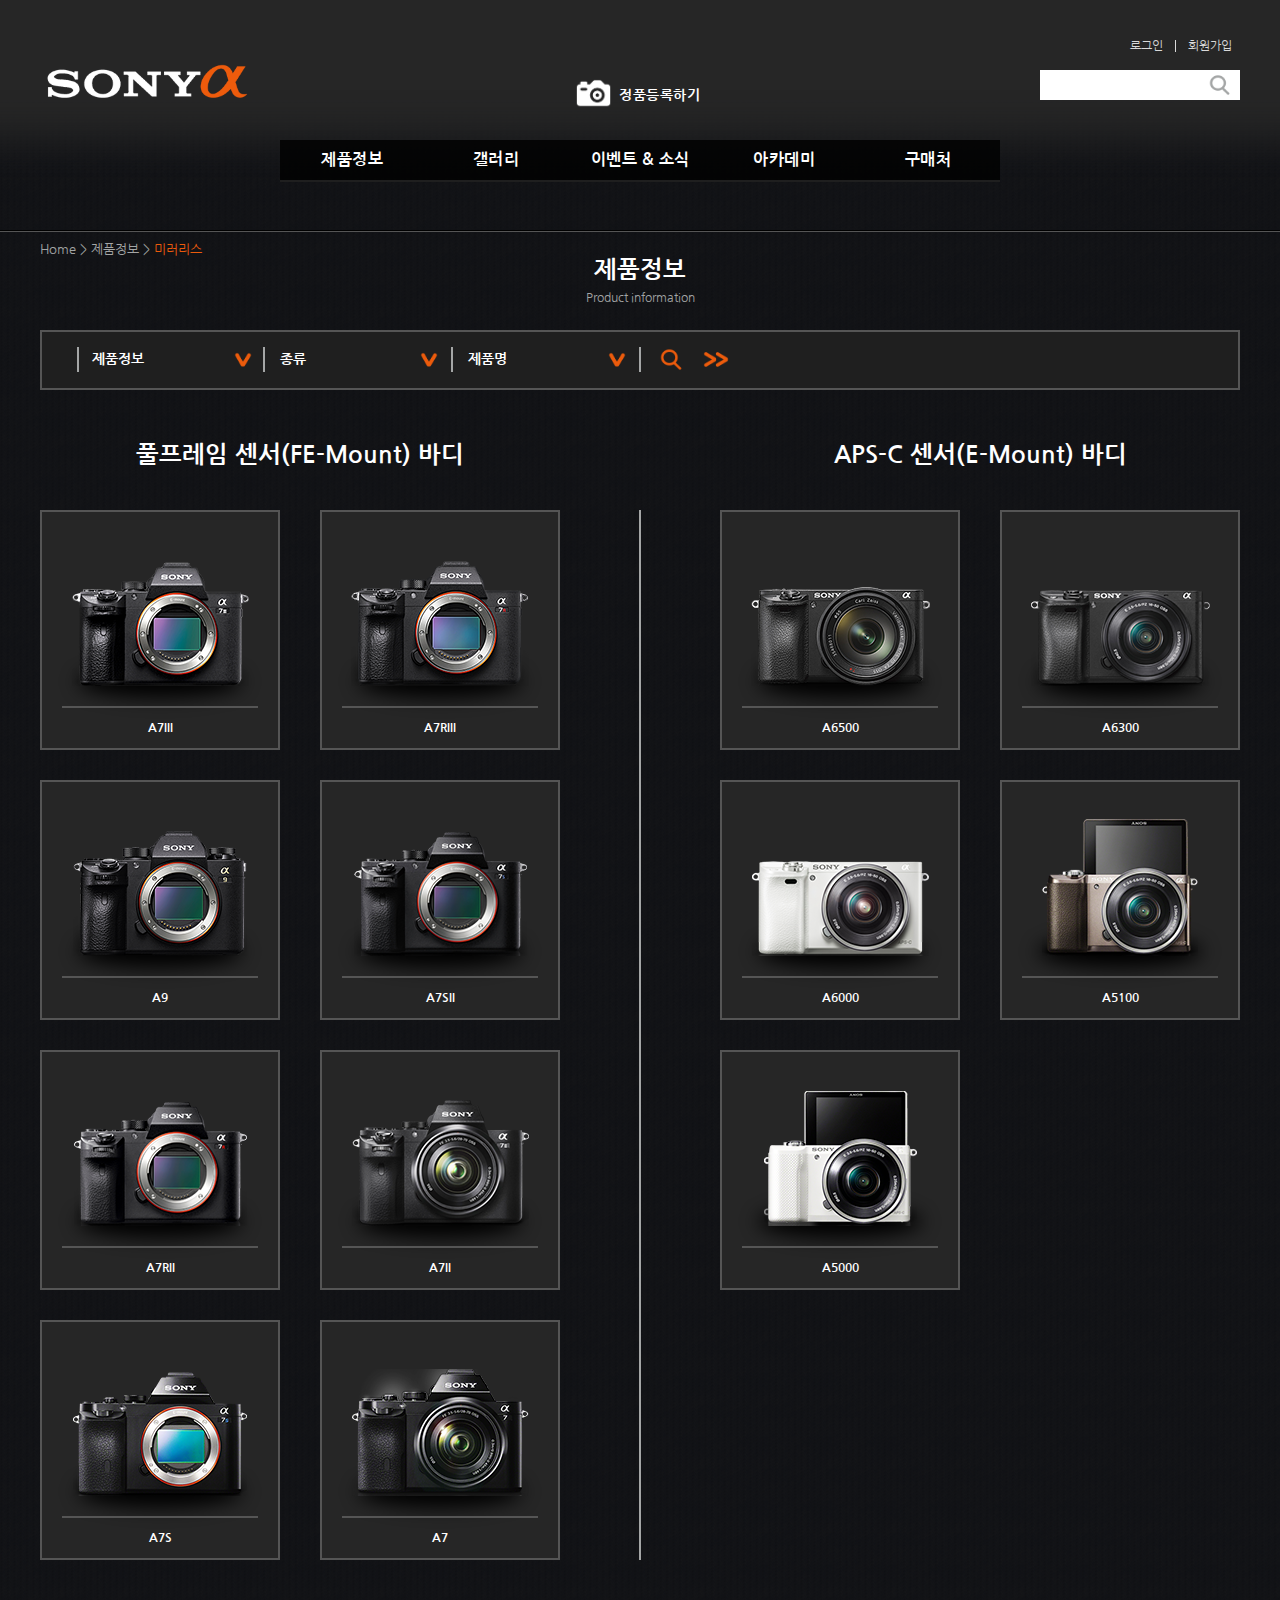
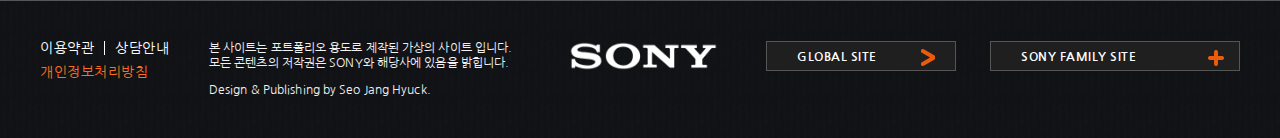
==== sub/content1_1.html @ 6960dca5 "no message" ====
<!DOCTYPE html>
<html lang="ko">
<head>
    <title>미러리스 : 소니코리아 알파</title>
    <meta charset="UTF-8">
    <meta name="description" content="소니 알파 카메라와 FE렌즈 안내, 다양한 이벤트, 아카데미 수강신청 등 다양한 컨텐츠를 만나실 수 있습니다.">
    <meta name="keywords" content="소니코리아 알파, 소니 알파, 알파, 제품정보, 갤러리, 이벤트, 알파 아카데미">
    <meta name="viewport" content="width=device-width, initial-scale=1.0, minimum-scale=1.0, maximum-scale=1.0, user-scalable=no">
    <meta name="msapplication-TileColor" content="#eb5b0c">
    <meta name="theme-color" content="#ffffff">
    <link href="https://fonts.googleapis.com/css?family=Nanum+Gothic" rel="stylesheet">
    <link href="../css/normalize.css" rel="stylesheet">
    <link href="../css/common.css" rel="stylesheet">
    <link href="../css/content1_1.css" rel="stylesheet">
    <link href="../css/res_common.css" rel="stylesheet">
    <link href="../css/res_content1_1.css" rel="stylesheet">
    <link rel="apple-touch-icon" sizes="180x180" href="../favicon/apple-touch-icon.png">
    <link rel="icon" type="image/png" sizes="32x32" href="../favicon/favicon-32x32.png">
    <link rel="icon" type="image/png" sizes="16x16" href="../favicon/favicon-16x16.png">
    <link rel="manifest" href="../favicon/site.webmanifest">

    <!--[if lt IE 9]>
    <link href="../css/ie8.css" rel="stylesheet">
    <script src="../js/html5.js"></script>
    <script src="../js/selector.js"></script>
    <![endif]-->

    <script src="../js/jquery_1.12.3.min.js"></script>
    <script src="../js/common.js"></script>
    <script src="../js/content1_1.js"></script>
</head>

<body>
    <!--  Skip  -->
    <div class="s_skip">
        <a href="#s_mc">본문 바로가기</a>
        <a href="#s_gnb1">주메뉴 바로가기</a>
    </div>

    <!--  Header  -->
    <header id="s_hd">
        <div class="s_mhd s_clear s_center">
            <h1 class="s_hd_logo"><a href="/">소니 알파</a></h1>
            <div class="s_hd_pr">
                <img src="../img/common/camera_icon.png" alt="카메라 아이콘">
                <a href="#">정품등록하기</a>
            </div>
            <div class="s_hd_ls">
                <div class="s_login">
                    <ul class="s_clear">
                        <li><a href="#">로그인</a></li>
                        <li><a href="#">회원가입</a></li>
                    </ul>
                </div>
                <div class="s_search">
                    <form action="#" method="post" name="grobal_search">
                        <fieldset>
                            <legend class="s_blind">검색창</legend>
                            <label for="s_stext" class="s_blind">검색어 입력</label>
                            <input id="s_stext" type="text" title="검색어 입력">
                            <input type="image" src="../img/common/search_icon.png" alt="검색 아이콘">
                        </fieldset>
                    </form>
                </div>
            </div>
        </div>
        <nav id="s_gnb_wrap">
            <h2 class="s_blind">메뉴바</h2>
            <ul id="s_gnb1" class="s_clear">
                <li>
                    <a href="#"><span>제품정보</span></a>
                    <div class="s_gnb2">
                        <ul class="s_clear">
                            <li><a href="/sub/content1_1.html">미러리스</a></li>
                            <li><a href="#">DSLR</a></li>
                            <li><a href="#">렌즈</a></li>
                            <li><a href="#">액세서리</a></li>
                        </ul>
                    </div>
                </li>
                <li>
                    <a href="#"><span>갤러리</span></a>
                    <div class="s_gnb2">
                        <ul class="s_clear">
                            <li><a href="#">포토 갤러리</a></li>
                            <li><a href="#">동영상 갤러리</a></li>
                            <li><a href="#">제품 이미지</a></li>
                        </ul>
                    </div>
                </li>
                <li>
                    <a href="#"><span>이벤트 &amp; 소식</span></a>
                    <div class="s_gnb2">
                        <ul class="s_clear">
                            <li><a href="#">이벤트</a></li>
                            <li><a href="#">서포터즈 &amp; 리뷰어</a></li>
                            <li><a href="#">공지 &amp; 보도자료</a></li>
                        </ul>
                    </div>
                </li>
                <li>
                    <a href="#"><span>아카데미</span></a>
                    <div class="s_gnb2">
                        <ul class="s_clear">
                            <li><a href="#">강좌신청</a></li>
                            <li><a href="#">강사소개</a></li>
                            <li><a href="#">작가갤러리</a></li>
                        </ul>
                    </div>
                </li>
                <li>
                    <a href="#"><span>구매처</span></a>
                    <div class="s_gnb2">
                        <ul class="s_clear">
                            <li><a href="#">소니 스토어</a></li>
                            <li><a href="#">오프라인 대리점</a></li>
                            <li><a href="#">온라인 대리점</a></li>
                            <li><a href="#">렌즈 컨설팅 스토어</a></li>
                        </ul>
                    </div>
                </li>
            </ul>
        </nav>
        <button class="s_mgnb_btn"><span>모바일 메뉴 버튼</span></button>
        <div class="s_mgnb_con">
            <nav id="s_mgnb_wrap">
                <h2 class="s_blind">메뉴바</h2>
                <ul id="s_mgnb1">
                    <li>
                        <a href="#"><span>제품정보</span></a>
                        <div class="s_mgnb2">
                            <ul>
                                <li><a href="/sub/content1_1.html">미러리스</a></li>
                                <li><a href="#">DSLR</a></li>
                                <li><a href="#">렌즈</a></li>
                                <li><a href="#">액세서리</a></li>
                            </ul>
                        </div>
                    </li>
                    <li>
                        <a href="#"><span>갤러리</span></a>
                        <div class="s_mgnb2">
                            <ul>
                                <li><a href="#">포토 갤러리</a></li>
                                <li><a href="#">동영상 갤러리</a></li>
                                <li><a href="#">제품 이미지</a></li>
                            </ul>
                        </div>
                    </li>
                    <li>
                        <a href="#"><span>이벤트 &amp; 소식</span></a>
                        <div class="s_mgnb2">
                            <ul>
                                <li><a href="#">이벤트</a></li>
                                <li><a href="#">서포터즈 &amp; 리뷰어</a></li>
                                <li><a href="#">공지 &amp; 보도자료</a></li>
                            </ul>
                        </div>
                    </li>
                    <li>
                        <a href="#"><span>아카데미</span></a>
                        <div class="s_mgnb2">
                            <ul>
                                <li><a href="#">강좌신청</a></li>
                                <li><a href="#">강사소개</a></li>
                                <li><a href="#">작가갤러리</a></li>
                            </ul>
                        </div>
                    </li>
                    <li>
                        <a href="#"><span>구매처</span></a>
                        <div class="s_mgnb2">
                            <ul>
                                <li><a href="#">소니 스토어</a></li>
                                <li><a href="#">오프라인 대리점</a></li>
                                <li><a href="#">온라인 대리점</a></li>
                                <li><a href="#">렌즈 컨설팅 스토어</a></li>
                            </ul>
                        </div>
                    </li>
                </ul>
            </nav>
            <div class="s_hd_mls">
                <div class="s_mlogin">
                    <ul class="s_clear">
                        <li><a href="#">로그인</a></li>
                        <li><a href="#">회원가입</a></li>
                    </ul>
                </div>
                <div class="s_msearch">
                    <form action="#" method="post" name="grobal_search">
                        <fieldset>
                            <legend class="s_blind">검색창</legend>
                            <label for="s_mstext" class="s_blind">검색어 입력</label>
                            <input id="s_mstext" type="text" title="검색어 입력">
                            <input type="image" src="../img/common/search_icon.png" alt="검색 아이콘">
                        </fieldset>
                    </form>
                </div>
            </div>
        </div>
    </header>

    <!--  Local Header  -->
    <div id="s_smc_hd">
        <div class="s_smc_con s_center">
            <div class="s_smc_location">
                <div>
                    <span><a href="../index.html">Home </a></span>
                    &gt;
                    <span>제품정보 </span>
                    &gt;
                    <span>미러리스</span>
                </div>
                <div>
                    <h2><strong>제품정보</strong><br>Product information</h2>
                </div>
            </div>
            <div id="s_lnb" class="s_clear">
                <div class="s_lnb_first">
                    <div class="s_lnb_sort s_lnb_ac">
                        <h2>제품정보</h2>
                        <ul>
                            <li><a href="#" data-sortlnb="s_lnb_msensor">미러리스</a></li>
                            <li><a href="#" data-sortlnb="s_lnb_dsensor">DSLR</a></li>
                            <li><a href="#" data-sortlnb="s_lnb_lens">렌즈</a></li>
                            <li><a href="http://store.sony.co.kr/handler/CateList-StartMiddle?catalogId=6107&catalogId_Large_se=&catalogId_middle_se=&catalogId_Small_se=&ProductID=&Quantity=1&cateSearchGbn=CSearch&param1=6107&param2=middleCate&param3=C&param4=&pageNo=01" target="_blank">액세서리</a></li>
                        </ul>
                    </div>
                </div>
                <div class="s_lnb_second">
                    <div class="s_lnb_sdefalt s_lnb_ac">
                        <h2>종류</h2>
                    </div>
                    <div class="s_lnb_msensor">
                        <h3>센서종류</h3>
                        <ul>
                            <li><a href="#" data-sortlnb="s_lnb_full">풀프레임</a></li>
                            <li><a href="#" data-sortlnb="s_lnb_crop">APS-C</a></li>
                        </ul>
                        </div>
                    <div class="s_lnb_dsensor">
                        <h2>센서종류</h2>
                        <ul>
                            <li><a href="#" data-sortlnb="s_lnb_dfull">풀프레임</a></li>
                            <li><a href="#" data-sortlnb="s_lnb_dcrop">APS-C</a></li>
                        </ul>
                    </div>
                    <div class="s_lnb_lens">
                        <h2>렌즈종류</h2>
                        <ul>
                            <li><a href="#" data-sortlnb="s_lnb_mount">DSLR&#40;A-Mount&#41;</a></li>
                            <li><a href="#" data-sortlnb="s_lnb_mount">미러리스&#40;E-Mount&#41;</a></li>
                        </ul>
                    </div>
                </div>
                <div class="s_lnb_third">
                    <div class="s_lnb_tdefalt s_lnb_ac">
                        <h2>제품명</h2>
                    </div>
                    <div class="s_lnb_full">
                        <h2>제품명</h2>
                        <ul>
                            <li><a href="#">A7III</a></li>
                            <li><a href="#">A7RIII</a></li>
                            <li><a href="#">A9</a></li>
                            <li><a href="#">A7SII</a></li>
                            <li><a href="#">A7RII</a></li>
                            <li><a href="#">A7II</a></li>
                            <li><a href="#">A7S</a></li>
                            <li><a href="#">A7</a></li>
                        </ul>
                    </div>
                    <div class="s_lnb_crop">
                        <h2>제품명</h2>
                        <ul>
                            <li><a href="#">A6500</a></li>
                            <li><a href="#">A6300</a></li>
                            <li><a href="#">A6000</a></li>
                            <li><a href="#">A5100</a></li>
                            <li><a href="#">A5000</a></li>
                        </ul>
                    </div>
                    <div class="s_lnb_dfull">
                        <h2>제품명</h2>
                        <ul>
                            <li><a href="#">DSLT-A99II</a></li>
                            <li><a href="#">DSLT-A99</a></li>
                        </ul>
                    </div>
                    <div class="s_lnb_dcrop">
                        <h2>제품명</h2>
                        <ul>
                            <li><a href="#">A77II</a></li>
                            <li><a href="#">A77</a></li>
                            <li><a href="#">DSLT-A58</a></li>
                        </ul>
                    </div>
                    <div class="s_lnb_mount">
                        <h2>용도별</h2>
                        <ul>
                            <li><a href="#">표준 줌 렌즈</a></li>
                            <li><a href="#">광각 줌 렌즈</a></li>
                            <li><a href="#">망원 줌 렌즈</a></li>
                            <li><a href="#">표준 단 렌즈</a></li>
                            <li><a href="#">광각 단 렌즈</a></li>
                            <li><a href="#">망원 단 렌즈</a></li>
                            <li><a href="#">접사 렌즈</a></li>
                            <li><a href="#">어안 렌즈</a></li>
                            <li><a href="#">텔레컨버터</a></li>
                        </ul>
                    </div>
                </div>
                <a href="#">검색</a>
                <img src="img/sub_double_arrow.png" alt="이동 이미지">
            </div>
        </div>
    </div>

    <!--  Sub Main Content  -->
    <div id="s_smc" class="s_clear s_center">
        <section class="s_smc_fcon">
            <h2>풀프레임 센서&#40;FE-Mount&#41; 바디</h2>
            <div class="s_smc_fbox s_clear">
                <div>
                    <a href="#">
                        <div>
                            <img src="img/sub_a73.png" alt="A73 이미지">
                            <p>A7III</p>
                        </div>
                    </a>
                </div>
                <div>
                    <a href="#">
                        <div>
                            <img src="img/sub_a7r3.png" alt="A7R3 이미지">
                            <p>A7RIII</p>
                        </div>
                    </a>
                </div>
                <div>
                    <a href="#">
                        <div>
                            <img src="img/sub_a9.png" alt="A9 이미지">
                            <p>A9</p>
                        </div>
                    </a>
                </div>
                <div>
                    <a href="#">
                        <div>
                            <img src="img/sub_a7s2.png" alt="A7S2 이미지">
                            <p>A7SII</p>
                        </div>
                    </a>
                </div>
                <div>
                    <a href="#">
                        <div>
                            <img src="img/sub_a7r2.png" alt="A7R2 이미지">
                            <p>A7RII</p>
                        </div>
                    </a>
                </div>
                <div>
                    <a href="#">
                        <div>
                            <img src="img/sub_a72.png" alt="A72 이미지">
                            <p>A7II</p>
                        </div>
                    </a>
                </div>
                <div>
                    <a href="#">
                        <div>
                            <img src="img/sub_a7s.png" alt="A7S 이미지">
                            <p>A7S</p>
                        </div>
                    </a>
                </div>
                <div>
                    <a href="#">
                        <div>
                            <img src="img/sub_a7.png" alt="A7 이미지">
                            <p>A7</p>
                        </div>
                    </a>
                </div>
            </div>
        </section>
        <section class="s_smc_ccon">
            <h2>APS-C 센서(E-Mount) 바디</h2>
            <div class="s_smc_cbox s_clear">
                <div>
                    <a href="#">
                        <div>
                            <img src="img/sub_a6500.png" alt="A6500 이미지">
                            <p>A6500</p>
                        </div>
                    </a>
                </div>
                <div>
                    <a href="#">
                        <div>
                            <img src="img/sub_a6300.png" alt="A6300 이미지">
                            <p>A6300</p>
                        </div>
                    </a>
                </div>
                <div>
                    <a href="#">
                        <div>
                            <img src="img/sub_a6000.png" alt="A6000 이미지">
                            <p>A6000</p>
                        </div>
                    </a>
                </div>
                <div>
                    <a href="#">
                        <div>
                            <img src="img/sub_a5100.png" alt="A5100 이미지">
                            <p>A5100</p>
                        </div>
                    </a>
                </div>
                <div>
                    <a href="#">
                        <div>
                            <img src="img/sub_a5000.png" alt="A5000 이미지">
                            <p>A5000</p>
                        </div>
                    </a>
                </div>
            </div>
        </section>
    </div>

    <!--  Footer  -->
    <footer id="s_ft">
        <div class="s_ft_con s_clear s_center">
            <h2 class="s_blind">소니코리아 알파 Site Footer</h2>
            <div class="s_privacy">
                <ul class="s_clear">
                    <li><a href="#">이용약관</a></li>
                    <li><a href="#">상담안내</a></li>
                    <li><a href="#">개인정보처리방침</a></li>
                </ul>
            </div>
            <address class="s_addr">
                본 사이트는 포트폴리오 용도로 제작된 가상의 사이트 입니다.<br>
                모든 콘텐츠의 저작권은 SONY와 해당사에 있음을 밝힙니다.<br>
                <small>Design &amp; Publishing by Seo Jang Hyuck.</small>
            </address>
            <h3 class="s_ft_logo">소니 로고</h3>
            <div class="s_ghome">
                <a href="#">
                    <p>GLOBAL SITE</p>
                    <img  src="../img/common/go_arrow_icon.png" alt="이동하기 아이콘">
                </a>
            </div>
            <div class="s_family">
                <img src="../img/common/more_icon_o.png" alt="관련 사이트 펼치기">
                <div class="s_site_group">
                    <h3>SONY FAMILY SITE</h3>
                    <ul>
                        <li>
                            소니코리아 Family Site
                            <ul class="s_site">
                                <li><a href="#">소니코리아</a></li>
                                <li><a href="#">소니스토어 온라인</a></li>
                                <li><a href="#">소니코리아 고객지원</a></li>
                                <li><a href="#">Xperia™</a></li>
                                <li><a href="#">소니 방송/업무용 솔루션</a></li>
                                <li><a href="#">소니 방송/업무용 솔루션 고객지원</a></li>
                            </ul>
                        </li>
                        <li>
                            Family Company
                            <ul class="s_site">
                                <li><a href="#">소니 픽쳐스</a></li>
                                <li><a href="#">소니 컴퓨터 엔터테인먼트 코리아</a></li>
                                <li><a href="#">소니 ATV 뮤직 퍼블리싱</a></li>
                            </ul>
                        </li>
                    </ul>
                </div>
            </div>
        </div>
    </footer>
</body>

</html>
---- css/common.css ----
@charset "utf-8";
/* Base */
body{
    font-family: 'Nanum Gothic', sans-serif;
    font-size: 12px;
    color: #a4a6a6;
    background: #262626 url(../img/common/background.jpg) no-repeat center top;
    background-size: cover;
}
a:link, a:visited{
    color: #fff;
    text-decoration: none;
}
a:hover, a:focus{
    color: #ed5b0c;
}
img{vertical-align: top;}

/* Common Class */
.s_center{
    width: 1200px;
    margin: 0 auto;
}
.s_blind{
    position: absolute;
    left: -9999px;
}
.s_clear:after{
    content: '';
    display: block;
    clear: both;
}

/* Skip */
.s_skip>a{
    position: absolute;
    top: 0px;
    left: -9999px;
    width: 100%;
    height: 30px;
    line-height: 30px;
    text-align: center;
    background: #2b2bab;
    color: #fff;
}
.s_skip>a:focus{
    left: 0px;
}

/* Header */
.s_mhd{
    height: 60px;
    margin-top: 40px;
}

/* Logo */
.s_hd_logo{
    float: left;
    width: 213px;
    height: 39px;
    margin-top: 22px;
    background: url(../img/common/main_logo.png) no-repeat center center;
    background-size: contain;
    text-indent: -9999px;
}
.s_hd_logo>a{
    display: block;
    width: 100%;
    height: 100%;
}

/* Product Register */
.s_hd_pr{
    float: left;
    width: 140px;
    margin-top: 38px;
    margin-left: 320px;
}
.s_hd_pr>img{
    width: 40px;
}
.s_hd_pr>a{
    display: inline-block;
    padding-top: 10px;
    margin-left: 3px;
    letter-spacing: 0.5px;
    font-size: 14px;
    font-weight: bold;
}
.s_hd_pr>img.s_pr_act,.s_hd_pr>img.s_pr_act{
    animation: camani 0.3s 3 linear;
}
@keyframes camani{
    0%{
        transform: rotateZ(-10deg)
    }
    50%{
        transform: rotateZ(10deg)
    }
    100%{
        transform: rotateZ(-10deg)
    }
}

/* Login & search */
.s_hd_ls{
    width: 200px;
    float: right;
}
.s_login{
    margin-bottom: 18px;
}
.s_login>ul{
    padding-left: 90px;
    line-height: 12px;
}
.s_login>ul>li:nth-of-type(1){
    float: left;
    padding-right: 12px;
    border-right: 1px solid #d9d9d9;
    margin-right: 12px;
}
.s_login>ul>li:nth-of-type(2){
    float: left;
}
.s_login>ul>li>a:link, .s_login>ul>li>a:visited{
    color: #d9d9d9;
}
.s_login>ul>li>a:hover, .s_login>ul>li>a:focus{
    color: #ed5b0c;
}
.s_search>form>fieldset{
    position: relative;
    width: 200px;
    height: 30px;
    background: #fff;
}
.s_search>form>fieldset>input:nth-of-type(1){
    position: absolute;
    top: 5px;
    left: 8px;
    width: 155px;
    height: 22px;
    padding: 0px;
    background: #fff;
    border: none;
}
.s_search>form>fieldset>input:nth-of-type(2){
    position: absolute;
    top: 3px;
    right: 8px;
    width: 24px;
    height: 24px;
}

/* Grobal Navigation */
#s_gnb_wrap{
    position: relative;
    width: 720px;
    margin: 40px auto 0px;
}
#s_gnb1>li{
    float: left;
    width: 20%;
    height: 40px;
    line-height: 40px;
    text-align: center;
    background-color: rgb(0,0,0);
    background-color: rgba(0,0,0,0.8);
}
#s_gnb1>li>a{
    display: block;
    letter-spacing: 0.5px;
    font-size: 16px;
    font-weight: bold;
    color: #fff;
}
#s_gnb1>li>a.s_gnb_ac{
    background: #ff6e1f;
}
#s_gnb1>li>a>span{
    display: inline-block;
    height: 37px;
}
#s_gnb1>li>a>span.s_gnb_ac{
    border-bottom: 2px solid #fff;
}
.s_gnb2{
    border-top: 2px solid #1f1f1f;
}
.s_gnb2>ul{
    position: absolute;
    top: 42px;
    left: 0px;
    display: none;
    width: 720px;
    height: 40px;
    line-height: 40px;
    background-color: rgb(0,0,0);
    background-color: rgba(0,0,0,0.8);
}
.s_gnb2>ul>li{
    float: left;
    margin-right: 20px;
}
.s_gnb2>ul>li>a{
    font-size: 14px;
    font-weight: normal;
}
#s_gnb1>li:nth-of-type(1)>.s_gnb2>ul>li:nth-of-type(1){
    margin-left: 42px;
}
#s_gnb1>li:nth-of-type(2)>.s_gnb2>ul>li:nth-of-type(1){
    margin-left: 145px;
}
#s_gnb1>li:nth-of-type(3)>.s_gnb2>ul>li:nth-of-type(1){
    margin-left: 250px;
}
#s_gnb1>li:nth-of-type(4)>.s_gnb2>ul>li:nth-of-type(1){
    margin-left: 376px;
}
#s_gnb1>li:nth-of-type(5)>.s_gnb2>ul>li:nth-of-type(1){
    margin-left: 251px;
}

/* Footer */
#s_ft{
    border-top: 1px solid #565656;
    margin: 40px 0px;
    padding-top: 40px;
    letter-spacing: 0.5px;
}
.s_ft_con>:nth-child(n){
    float: left;
}

/* Privacy */
.s_privacy{
    width: 140px;
    margin-right: 29px;
}
.s_privacy>ul>li{
    float: left;
    height: 14px;
    line-height: 14px;
    font-size: 14px;
}
.s_privacy>ul>li>a{
    color: #fff;
    font-weight: normal;
}
.s_privacy>ul>li:nth-of-type(1){
    padding-right: 10px;
    border-right: 1px solid #fff;
    margin-right: 10px;
}
.s_privacy>ul>li:nth-of-type(3){
    margin-top: 10px;
}
.s_privacy>ul>li:nth-of-type(3)>a{
    color: #ff6e1f;
}

/* Address */
.s_ft_con>.s_addr{
    width: 340px;
    margin-right: 20px;
    letter-spacing: 0.1px;
    color: #f2f2f2;
}
.s_addr>small{
    display: block;
    font-size: 12px;
    margin-top: 12px;
}

/* Footer Logo */
.s_ft_logo{
    text-indent: -9999px;
    width: 149px;
    height: 30px;
    margin-right: 48px;
    background: url(../img/common/sub_logo.png) no-repeat;
    background-size: contain;
}

/* Global Site */
.s_ghome{
    position: relative;
    overflow: hidden;
    width: 190px;
    height: 30px;
    line-height: 30px;
    padding-left: 30px;
    border: 1px solid #555;
    margin-right: 20px;
    box-sizing: border-box;
    background-color: #1f1f1f;
}
.s_ghome>a>p{
    color: #fff;
    font-size: 12px;
    font-weight: bold;
}
.s_ghome>a>img{
    position: absolute;
    top: 7px;
    right: 20px;
    transition: 1.2s;
}
.s_ghome>a:hover>img, .s_ghome>a:focus>img{
    right: -14px;
}

/* Family Site */
.s_ft_con>.s_family{
    position: relative;
    float: right;
    width: 250px;
    height: 30px;
    line-height: 30px;
    padding-left: 30px;
    border: 1px solid #555;
    box-sizing: border-box;
    background-color: #1f1f1f;
    font-size: 12px;
    font-weight: bold;
    color: #fff;
    cursor: pointer;
}
.s_ft_con>.s_family>img{
    position: absolute;
    top: 8px;
    right: 15px;
    transform: rotateZ(0deg);
    transition: 3s;
}
.s_ft_con>.s_family:hover>img, .s_ft_con>.s_family:focus>img{
    transform: rotateZ(315deg);
}
.s_ft_con>.s_family>div>ul{
    position: absolute;
    display: none;
    bottom: 30px;
    left: -1px;
    width: 250px;
    line-height: 20px;
    padding: 10px 20px 0px;
    border: 1px solid #555;
    box-sizing: border-box;
    overflow: hidden;
    background-color: #1f1f1f;
    font-size: 13px;
    color: #ff6e1f;
}
.s_family>div>ul>li>ul{
    margin: 10px 0px;
    border-top: 1px solid #555;
    padding: 10px 0px;
}
.s_site>li>a{
    display: block;
    width: 100%;
    font-size: 12px;
    font-weight: normal;
    color: #fff;
}
.s_site>li>a:hover, .s_site>li>a:focus{
    color: #ff6e1f;
}
---- css/content1_1.css ----
@charset "utf-8";

body{
    background: #262626 url(../sub/img/sub_bg.png) no-repeat center top;
}
#s_hd{
    padding-bottom: 50px;
    border-bottom: 1px solid #000;
}
.s_gnb2>ul.sub_slide{
    display: block;
}
.s_gnb2>ul>li>a.sub_slide{
    color: #eb5b0c;
}

/* Local Header */
#s_smc_hd{
    padding-top: 10px;
    border-top: 1px solid #555;
    margin-bottom: 40px;
}
.s_smc_location{
    position: relative;
}
.s_smc_location>div:nth-of-type(1){
    text-align: left;
    color: #a4a6a6;
    font-size: 13px;
}
.s_smc_location>div:nth-of-type(1)>span>a:link,.s_smc_location>div:nth-of-type(1)>span>a:visited{
    color: #a4a6a6;
}
.s_smc_location>div:nth-of-type(1)>span:nth-of-type(3){
    color: #eb5b0c;
}
.s_smc_location>div:nth-of-type(2){
    line-height: 24px;
    margin-bottom: 20px;
    color: #a4a6a6;
    text-align: center;
}
.s_smc_location>div>h2>strong{
    font-size: 24px;
    font-weight: bold;
    color: #fff;
}
#s_lnb{
    height: 60px;
    padding: 15px 35px;
    border: 2px solid #555;
    box-sizing: border-box;
    background-color: #1f1f1f;
}
#s_lnb>:nth-child(n){
    float: left;
}
#s_lnb>div:nth-of-type(n){
    position: relative;
    width: 188px;
    height: 25px;
    line-height: 25px;
    font-size: 14px;
    font-weight: bold;
    padding: 0px 15px;
    border-right: 2px solid #a4a6a6;
    box-sizing: border-box;
    color: #fff;
    cursor: pointer;
}
#s_lnb>div:nth-of-type(n):after{
    content: "";
    display: block;
    position: absolute;
    top: 5px;
    left: 155px;
    width: 18px;
    height: 15px;
    background: url(../sub/img/sub_down_arrow.png) no-repeat;
    background-size: cover;
    transition: 0.5s;
}
#s_lnb>div:nth-of-type(1){
    padding-left: 13px; 
    border-left: 2px solid #a4a6a6;
}
#s_lnb>div:nth-of-type(n):hover{
    background-color: #fff;
    color: #eb5b0c;
}
#s_lnb>div:nth-of-type(n):hover:after{
    transform: rotateZ(180deg);
}
#s_lnb>div>div{
    position: relative;
    display: none;
}
#s_lnb>div>div.s_lnb_ac{
    display: block;
}
#s_lnb>div>div>ul{
    display: none;
    position: absolute;
    top: 25px;
    left: -15px;
    z-index: 9999;
    width: 186px;
    padding-top: 10px;
    box-sizing: border-box;
    background-color: #eb5b0c;
}
#s_lnb>div:nth-of-type(1)>div>ul{
    width: 184px;
    left: -13px;
}
#s_lnb>div>div>ul>li>a{
    display: block;
    padding: 5px 20px;
    font-size: 14px;
}
#s_lnb>div>div>ul>li>a:hover, #s_lnb>div>div>ul>li>a:focus{
    background-color: #fff;
}
#s_lnb>a{
    display: block;
    text-indent: -9999px;
    width: 60px;
    height: 25px;
    border: none;
    background: url(../sub/img/sub_local_search.png) no-repeat center center;
    background-size: contain;
}
#s_lnb>img{
    width: 30px;
    height: 24px;
    transition: 0.4s linear;
}
#s_lnb>button:hover~img, #s_lnb>button:focus~.img{
    margin-left: 40px;
}

/* Local Main Content */
#s_smc>section{
    text-align: center;
}
.s_smc_fcon{
    width: 601px;
    float: left;
}
.s_smc_ccon{
    float: right;
    width: 599px;
    padding-left: 79px;
    box-sizing: border-box;
}
#s_smc>section>h2{
    width: 520px;
    height: 50px;
    line-height: 50px;
    margin-bottom: 30px;
    font-weight: bold;
    font-size: 24px;
    color: #fff;
    transition: 0.3s;
}
.s_smc_fbox{
    padding-right: 79px;
    border-right: 2px solid #a4a6a6;
}
#s_smc>section>div>div{
    position: relative;
    float: left;
    width: 240px;
    height: 240px;
    border: 2px solid #555;
    margin-bottom: 30px;
    box-sizing: border-box;
    background: #262626 url(../sub/img/sub_shadow.png) no-repeat center 132px;
    background-size: 204px 75px;
    transition: 1s;
}
#s_smc>section>div>div>a:before{
    content: "";
    display: block;
    position: relative;
    width: 100%;
    height: 100%;
    box-sizing: border-box;
    transition: 0.3s;
}
#s_smc>section>div>div:hover,#s_smc>section>div>div:focus{
    border: 2px solid #eb5b0c;
    background-position: center 142px;
    background-size: 174px 60px;
}
#s_smc>section>div>div:hover>a:before, #s_smc>section>div>div:focus>a:before{
    border: 3px solid #eb5b0c;
}
#s_smc>section>div>div:nth-of-type(2n-1){
    margin-right: 40px;
}
#s_smc>section>div>div:nth-of-type(7),#s_smc>section>div>div:nth-of-type(8){
    margin-bottom: 0px;
}
#s_smc>section>div>div>a{
    display: block;
    height: 100%;
    color: #fff;
}
#s_smc>section>div>div>a>div{
    position: absolute;
    width: 196px;
    bottom: 0px;
    left: 0px;
    margin: 0 20px;
}
#s_smc>section>div>div>a>div>img{
    transition: 1s;
}
#s_smc>section>div>div:hover>a>div>img,#s_smc>section>div>div:focus>a>div>img{
    margin-bottom: 20px;
}
#s_smc>section>div>div>a>div>p{
    width: 100%;
    height: 40px;
    line-height: 40px;
    border-top: 2px solid #555;
    margin-top: 20px;
    font-weight: bold;
}
---- css/res_common.css ----
@charset "utf-8";
/* Common */
.s_mgnb_btn, .s_mgnb_con{
    display: none;
}
.s_mgnb_btn{
    position: absolute;
    top: 4vw;
    left: 20px;
    width: 45px;
    height: 45px;
    border: none;
    text-indent: -9999px;
    z-index: 9980;
    background: #111;
}
.s_mgnb_btn:before, .s_mgnb_btn>span, .s_mgnb_btn:after{
    display: block;
    position: absolute;
    left: 10px;
    width: 25px;
    height: 2px;
    background: #fff;
    transition: 0.4s;
}
.s_mgnb_btn:before{
    content: "";
    top: 13px;
}
.s_mgnb_btn>span{
    top: 22px;
}
.s_mgnb_btn:after{
    content: "";
    bottom: 12px;
}
.s_mgnb_btn.s_mgnb_a{
    position: fixed;
}
.s_mgnb_btn.s_mgnb_a:before{
    left: 14px;
    width: 27px;
    transform: rotateZ(45deg);
    transform-origin: left top;
}
.s_mgnb_btn.s_mgnb_a>span{
    width: 0px;
    margin-left: 12px;
    opacity: 0;
}
.s_mgnb_btn.s_mgnb_a:after{
    left: 14px;
    width: 27px;
    transform: rotateZ(-45deg);
    transform-origin: left bottom;
}
.s_mgnb_con{
    overflow-y: scroll;
    position: fixed;
    top: 0px;
    left: calc(-25vw - 10px);
    width: 25vw;
    height: 100vh;
    padding-top: 12.5vw;
    border-right: 1px solid #000;
    box-sizing: border-box;
    z-index: 9970;
    background: #111;
    transition: 0.4s;
}
.s_mgnb_con.s_mgnb_a{
    left: 0px;
}
#s_mgnb1{
    margin-bottom: 20px;
}
#s_mgnb1>li>a{
    display: block;
    height: 3.5vw;
    line-height: 3.5vw;
    text-align: center;
    border-bottom: 2px solid #333;
    background: #fff;
}
#s_mgnb1>li>a.s_mgnb_ac{
    background-color: #eb5b0c;
}
#s_mgnb1>li>a>span{
    font-size: 2vw;
    font-weight: bold;
    letter-spacing: 1px;
    color: #111;
}
#s_mgnb1>li>a>span.s_mgnb_ac{
    color: #fff;
}
.s_mgnb2>ul{
    display: none;
}
.s_mgnb2>ul>li>a{
    display: block;
    height: 3.5vw;
    line-height: 3.5vw;
    padding-left: 20px;
    font-size: 1.5vw;
    background: #262626;
}
.s_hd_mls{
    width: calc(20vw - 20px);
    margin: 0 auto;
}
.s_mlogin{
    margin-bottom: 10px;
    text-align: center;
}
.s_mlogin>ul{
    display: inline-block;
}
.s_mlogin>ul>li:nth-of-type(1){
    float: left;
    line-height: 1.2vw;
    padding-right: 14px;
    border-right: 1px solid #d9d9d9;
    margin-right: 14px;
}
.s_mlogin>ul>li>a{
    font-size: 1.2vw;
}
.s_mlogin>ul>li:nth-of-type(2){
    float: left;
    line-height: 1.2vw;
}
.s_msearch{
    position: relative;
    width: 100%;
    padding: 3px;
    box-sizing: border-box;
    background: #fff;
}
.s_msearch>form>fieldset>input:nth-of-type(1){
    width: calc(100% - 33px);
    height: 24px;
    background: #fff;
    border: none;
}
.s_msearch>form>fieldset>input:nth-of-type(2){
    position: absolute;
    top: 4px;
    right: 3px;
    width: 24px;
    height: 24px;
}
/* Tablet 768px~1199px */
@media all and (min-width: 768px) and (max-width: 1199px){
    .s_center{
        width: initial;
    }
    .s_res_img{
        width: 100%;
    }
    #s_gnb_wrap, .s_hd_ls, .s_ghome, .s_family{
        display: none;
    }
    
    /* Header */
    .s_mhd{
        margin-top: 0px;
        height: 5.5vw;
    }
    .s_hd_logo{
        float: none;
        margin: 0px auto;
        width: 21vw;
        height: 4vw;
    }
    .s_hd_pr{
        float: none;
        position: absolute;
        top: 3vw;
        right: 20px;
        width: initial;
        margin: 0px;
        text-align: center;
    }
    .s_hd_pr>a{
        display: block;
        padding-top: 3px;
        font-size: 14px;
    }
    .s_hd_pr>img{
        width: 48px;
    }
    .s_mgnb_con, .s_mgnb_btn{
        display: block;
    }
    /* Footer */
    #s_ft{
        position: relative;
        padding: 4.2vw 0px;
        margin: 4.2vw 0px 0px 0px;
    }
    .s_ft_con>:nth-child(n){
        float: none;
        margin: 0px auto;
    }
    .s_privacy{
        width: initial;
        text-align: center;
    }
    .s_privacy>ul{
        display: inline-block;
    }
    .s_privacy>ul>li{
        height: 1.6vw;
        line-height: 1.6vw;
    }
    .s_privacy>ul>li>a{
        font-size: 1.6vw;
    }
    .s_privacy>ul>li:nth-of-type(2){
        padding-right: 10px;
        border-right: 1px solid #fff;
        margin-right: 10px;
    }
    .s_privacy>ul>li:nth-of-type(3){
        margin-top: 0px;
    }
    .s_ft_con>.s_addr{
        width: initial;
        margin: 20px auto 0px;
        font-size: 1.6vw;
        text-align: center;
    }
    .s_addr>small{
        font-size: 1.4vw;
    }
} /* Tablet End */

/* Mobile ~767px */
@media all and (max-width: 767px){
    .s_center{
        width: initial;
    }
    .s_res_img{
        width: 100%;
    }
    #s_gnb_wrap, .s_hd_ls, .s_ghome, .s_family{
        display: none;
    }
    body{
        position: relative;
        padding-top: 7vw;
        background-image: none;
    }
    
    /* Header */
    .s_mhd{
        height: 7vw;
        margin-top: 0px;
        padding-bottom: 20px;
    }
    .s_mgnb_btn{
        left: 10px;
        width: 11vw;
        height: 11vw;
    }
    .s_mgnb_btn:before, .s_mgnb_btn>span, .s_mgnb_btn:after{
        left: 2vw;
        width: 7vw;
        height: 0.8vw;
    }
    .s_mgnb_btn:before{
        top: 2.4vw;
    }
    .s_mgnb_btn>span{
        top: 5vw;
    }
    .s_mgnb_btn:after{
        bottom: 2.4vw;
    }
    .s_mgnb_btn.s_mgnb_a:before{
        left: 2.8vw;
        width: 8vw;
    }
    .s_mgnb_btn.s_mgnb_a>span{
        width: 0px;
        margin-left: 3.5vw;
        opacity: 0;
    }
    .s_mgnb_btn.s_mgnb_a:after{
        left: 2.8vw;
        width: 8vw;
    }
    .s_mgnb_con{
        left: calc(-50vw - 10px);
        width: 50vw;
        padding-top: calc(14vw + 20px);
    }
    #s_mgnb1>li>a{
        height: 9vw;
        line-height: 9vw;
    }
    #s_mgnb1>li>a>span{
        font-size: 3.6vw;
        font-weight: bold;
    }
    .s_mgnb2>ul>li>a{
        height: 9vw;
        line-height: 9vw;
        padding-left: 10px;
        font-size: 3.2vw;
    }
    .s_hd_mls{
        width: calc(50vw - 20px);
    }
    .s_mlogin>ul>li:nth-of-type(n){
        line-height: 3.2vw;
    }
    .s_mlogin>ul>li>a{
        font-size: 3.2vw;
    }
    .s_msearch>form>fieldset>input:nth-of-type(1){
        height: 6vw;
    }
    .s_msearch>form>fieldset>input:nth-of-type(2){
        top: 1vw;
        width: 6vw;
        height: 6vw;
    }
    .s_hd_logo{
        float: none;
        margin: 0px auto;
        width: 40vw;
        height: 100%;
    }
    .s_hd_pr{
        float: none;
        position: absolute;
        top: 3.5vw;
        right: 10px;
        width: initial;
        margin: 0px;
        text-align: center;
    }
    .s_hd_pr>a{
        display: block;
        padding-top: 3px;
        font-size: 2.8vw;
    }
    .s_hd_pr>img{
        width: 11vw;
    }
    .s_mgnb_con, .s_mgnb_btn{
        display: block;
    }
    /* Footer */
    #s_ft{
        position: relative;
        padding: 20px 0px;
        margin: 20px 0px 0px 0px;
    }
    .s_ft_con>:nth-child(n){
        float: none;
        margin: 0px auto 10px;
    }
    .s_privacy{
        width: initial;
        text-align: center;
    }
    .s_privacy>ul{
        display: inline-block;
    }
    .s_privacy>ul>li{
        height: 3.2vw;
        line-height: 3.2vw;
    }
    .s_privacy>ul>li>a{
        font-size: 3.2vw;
    }
    .s_privacy>ul>li:nth-of-type(2){
        padding-right: 10px;
        border-right: 1px solid #fff;
        margin-right: 10px;
    }
    .s_privacy>ul>li:nth-of-type(3){
        margin-top: 0px;
    }
    .s_ft_con>.s_addr{
        width: initial;
        font-size: 2.8vw;
        text-align: center;
    }
    .s_addr>small{
        font-size: 2.4vw;
        margin-top: 10px;
    }
    .s_ft_con>.s_ft_logo{
        width: 40vw;
        height: 8vw;
        margin-bottom: 0px;
    }
} /* Mobile End */
---- css/res_content1_1.css ----
@charset "utf-8";

/* Tablet 768px~1199px */
@media all and (min-width: 768px) and (max-width: 1199px){
    body{
        background-image: none;
    }
    #s_hd{
        padding-top: 4.2vw;
        padding-bottom: 4.2vw;
    }
    #s_ft{
        margin-top: 0px;
    }
    .s_ft_logo{
        display: none;
    }
    
    /* Local Header */
    #s_smc_hd{
        padding-top: 2.1vw;
        margin-bottom: 0px;
        background-color: #111;
    }
    .s_smc_location>div:nth-of-type(1){
        padding-left: 20px;
        font-size: 1.6vw;
    }
    .s_smc_location>div:nth-of-type(2){
        line-height: 2.8vw;
        margin-bottom: 20px;
        color: #a4a6a6;
        text-align: center;
    }
    .s_smc_location>div>h2{
        font-size: 1.6vw;
    }
    .s_smc_location>div>h2>strong{
        font-size: 2.8vw;
        color: #fff;
    }
    #s_lnb{
        height: 6vw;
        padding: calc(1.8vw - 2px) 20px;
        margin: 0 20px;
    }
    #s_lnb>div:nth-of-type(n){
        position: relative;
        height: 2.4vw;
        line-height: 2.4vw;
        font-size: 1.8vw;
    }
    #s_lnb>div:nth-of-type(n):after{
        top: 0.4vw;
        width: 2vw;
        height: 1.8vw;
    }
    #s_lnb>img{
        display: none;
    }
    #s_lnb>a{
        width: 6vw;
        height: 2.4vw;
    }
    
    /* Local Main Content */
    #s_smc{
        background-color: #111;
        padding: 3vw 20px;
    }
    .s_smc_fcon{
        width: calc(50% + 1px);
    }
    .s_smc_ccon{
        width: calc(50% - 1px);
        padding-left: 9px;
    }
    #s_smc>section>h2{
        width: calc(50vw - 30px);
        height: 5vw;
        line-height: 5vw;
        font-size: 2.4vw;
        margin-bottom: 3vw;
    }
    .s_smc_fbox{
        padding-right: 9px;
    }
    #s_smc>section>div>div{
        width: calc((50vw - 20px)/2 - 10px);
        height: calc((50vw - 20px)/2 - 10px);
        margin-bottom: 10px;
        background-position: center 75%;
        background-size: 20vw 7vw;
    }
    #s_smc>section>div>div:nth-of-type(2n-1){
        margin-right: 10px;
    }
    #s_smc>section>div>div>a>div{
        width: calc(100% - 40px);
        bottom: 0px;
        left: 0px;
        margin: 0 20px;
    }
    #s_smc>section>div>div>a>div>img{
        width: 85%;
    }
    #s_smc>section>div>div>a>div>p{
        width: 100%;
        height: 4vw;
        line-height: 4vw;
        border-top: 2px solid #555;
        margin-top: 20px;
        font-weight: bold;
    }
}

/* Mobile ~767px */
@media all and (max-width: 767px){
    body{
        background-image: none;
    }
    #s_hd{
        padding-bottom: 0px;
    }
    .s_mhd{
        padding-bottom: 4.2vw;
    }
    #s_ft{
        margin-top: 0px;
        border: none;
    }
    
    /* Local Header */
    #s_smc_hd{
        padding-top: 4.2vw;
        margin-bottom: 0px;
        background-color: #111;
        border: none;
    }
    .s_smc_location>div:nth-of-type(1){
        padding-left: 10px;
        font-size: 2.4vw;
    }
    .s_smc_location>div:nth-of-type(2){
        line-height: 4.2vw;
        margin-bottom: 4.2vw;
        color: #a4a6a6;
        text-align: center;
    }
    .s_smc_location>div>h2{
        margin-top: 10px;
        font-size: 2.4vw;
    }
    .s_smc_location>div>h2>strong{
        font-size: 3.6vw;
        color: #fff;
    }
    #s_lnb{
        height: 10vw;
        padding: calc(2vw - 2px) 10px;
        margin: 0 10px;
    }
    #s_lnb>div:nth-of-type(n){
        position: relative;
        width: calc((91vw - 44px)/3);
        height: 6vw;
        line-height: 6vw;
        padding: 0px 10px;
        font-size: 3.2vw;
    }
    #s_lnb>div:nth-of-type(1){
        padding-left: 10px;
    }
    #s_lnb>div:nth-of-type(n):after{
        top: 2vw;
        left: 85%;
        width: 2.4vw;
        height: 2.1vw;
    }
    #s_lnb>div:nth-of-type(n)>div>ul{
        top: 6vw;
        left: -11px;
        width: calc((91vw - 44px)/3);
        padding-top: 2vw;
    }
    #s_lnb>div:nth-of-type(1)>div>ul{
        width: calc((91vw - 44px)/3 - 2px);
    }
    #s_lnb>div>div>ul>li>a{
        display: block;
        padding: 1vw 2vw;
        font-size: 2.8vw;
    }
    #s_lnb>img{
        display: none;
    }
    #s_lnb>a{
        margin-left: 2.5vw;
        width: 6vw;
        height: 6vw; 
    }
    
    /* Local Main Content */
    #s_smc{
        background-color: #111;
        padding: 4.2vw 10px 20px;
    }
    #s_smc>section{
        width: 100%;
        padding: 0px;
    }
    .s_smc_fcon{
        margin-bottom: 4.2vw;
    }
    #s_smc>section>h2{
        width: 100%;
        height: 7.2vw;
        line-height: 7.2vw;
        font-size: 3.6vw;
        margin-bottom: 4vw;
        background-color: #eb5b0c;
    }
    #s_smc>section>div{
        width: 100%;
        padding: 0px;
        border: none;
    }
    #s_smc>section>div>div{
        width: calc((100vw - 30px)/2);
        height: calc((100vw - 30px)/2);
        margin-bottom: 10px;
        background-position: center 80%;
        background-size: 40vw 7vw;
    }
    #s_smc>section>div>div:last-of-type{
        margin-bottom: 0px;
    }
    #s_smc>section>div>div:nth-of-type(2n-1){
        margin-right: 10px;
    }
    #s_smc>section>div>div>a>div{
        width: calc(100% - 18px);
        bottom: 0px;
        left: 0px;
        margin: 0px 10px;
    }
    #s_smc>section>div>div>a>div>img{
        width: 80%;
    }
    #s_smc>section>div>div>a>div>p{
        width: 80%;
        height: 6vw;
        line-height: 6vw;
        border-top: 2px solid #555;
        margin: 3vw auto 1vw;
        font-size: 2.8vw;
        font-weight: bold;
    }
}
---- css/ie8.css ----
@charset "utf-8";
.s_hd_logo{
 background-image: url(../img/common/p_main_logo.png);
}
.s_ft_logo{
    background-image: url(../img/common/sub_logo.png);
}
#s_lnb>a{
    background-image: url(../sub/img/p_sub_local_search.png);
}
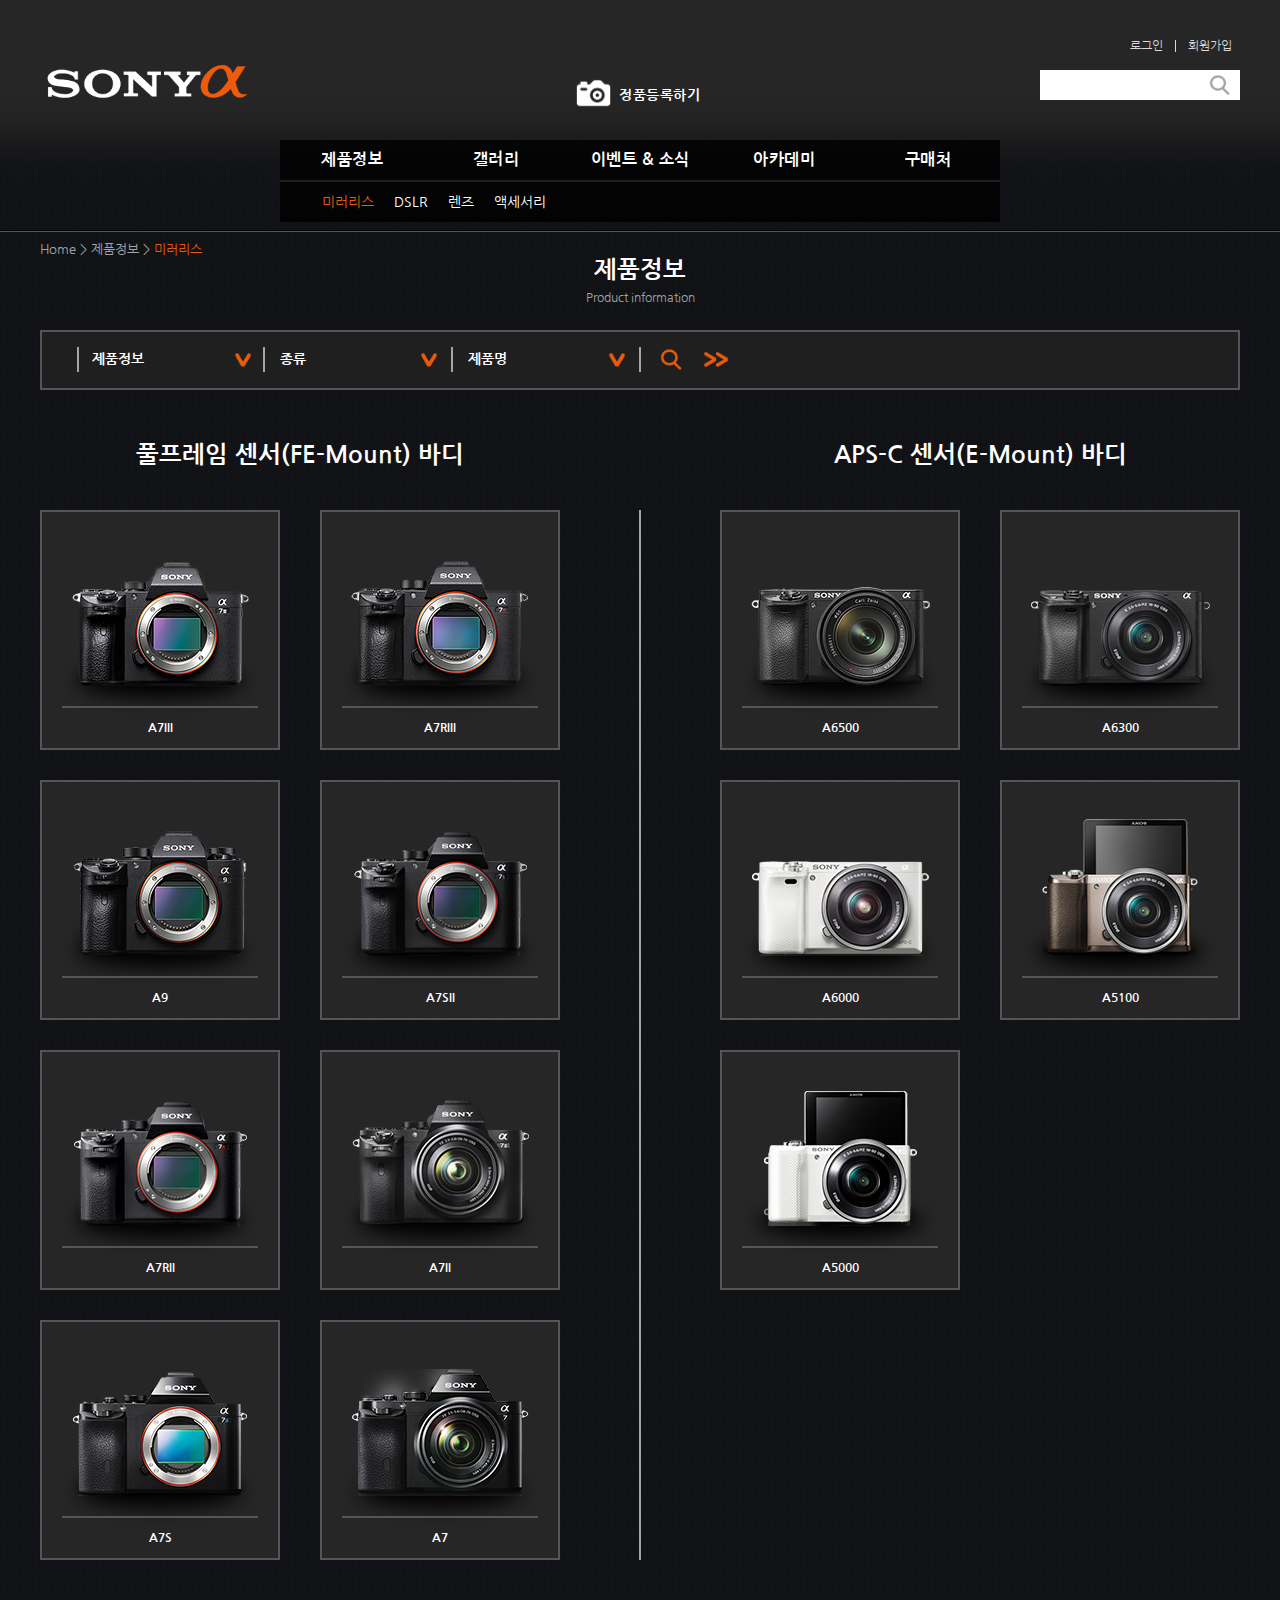
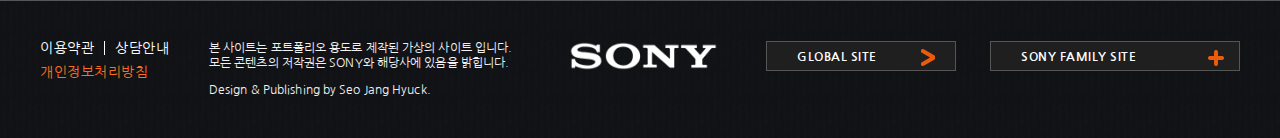
==== commit db8288e8: "no message" ====
--- a/sub/content1_1.html
+++ b/sub/content1_1.html
@@ -3,6 +3,7 @@
 <head>
     <title>미러리스 : 소니코리아 알파</title>
     <meta charset="UTF-8">
+    <meta http-equiv="X-UA-Compatible" content="IE=edge">
     <meta name="description" content="소니 알파 카메라와 FE렌즈 안내, 다양한 이벤트, 아카데미 수강신청 등 다양한 컨텐츠를 만나실 수 있습니다.">
     <meta name="keywords" content="소니코리아 알파, 소니 알파, 알파, 제품정보, 갤러리, 이벤트, 알파 아카데미">
     <meta name="viewport" content="width=device-width, initial-scale=1.0, minimum-scale=1.0, maximum-scale=1.0, user-scalable=no">
@@ -40,7 +41,7 @@
     <!--  Header  -->
     <header id="s_hd">
         <div class="s_mhd s_clear s_center">
-            <h1 class="s_hd_logo"><a href="/">소니 알파</a></h1>
+            <h1 class="s_hd_logo"><a href="/sonyalpha/index.html">소니 알파</a></h1>
             <div class="s_hd_pr">
                 <img src="../img/common/camera_icon.png" alt="카메라 아이콘">
                 <a href="#">정품등록하기</a>
@@ -70,8 +71,8 @@
                 <li>
                     <a href="#"><span>제품정보</span></a>
                     <div class="s_gnb2">
-                        <ul class="s_clear">
-                            <li><a href="/sub/content1_1.html">미러리스</a></li>
+                        <ul class="s_clear sub_slide">
+                            <li><a href="/sonyalpha/sub/content1_1.html" class="sub_slide">미러리스</a></li>
                             <li><a href="#">DSLR</a></li>
                             <li><a href="#">렌즈</a></li>
                             <li><a href="#">액세서리</a></li>
@@ -130,7 +131,7 @@
                         <a href="#"><span>제품정보</span></a>
                         <div class="s_mgnb2">
                             <ul>
-                                <li><a href="/sub/content1_1.html">미러리스</a></li>
+                                <li><a href="/sonyalpha/sub/content1_1.html">미러리스</a></li>
                                 <li><a href="#">DSLR</a></li>
                                 <li><a href="#">렌즈</a></li>
                                 <li><a href="#">액세서리</a></li>
--- a/css/common.css
+++ b/css/common.css
@@ -57,16 +57,15 @@
 .s_hd_logo{
     float: left;
     width: 213px;
+    margin-top: 22px;
+    text-indent: -9999px;
+}
+.s_hd_logo>a{
+    display: block;
+    width: 100%;
     height: 39px;
-    margin-top: 22px;
     background: url(../img/common/main_logo.png) no-repeat center center;
     background-size: contain;
-    text-indent: -9999px;
-}
-.s_hd_logo>a{
-    display: block;
-    width: 100%;
-    height: 100%;
 }
 
 /* Product Register */
--- a/css/res_common.css
+++ b/css/res_common.css
@@ -171,6 +171,8 @@
         float: none;
         margin: 0px auto;
         width: 21vw;
+    }
+    .s_hd_logo>a{
         height: 4vw;
     }
     .s_hd_pr{
@@ -333,6 +335,9 @@
         width: 40vw;
         height: 100%;
     }
+    .s_hd_logo>a{
+        height: 100%;
+    }
     .s_hd_pr{
         float: none;
         position: absolute;
